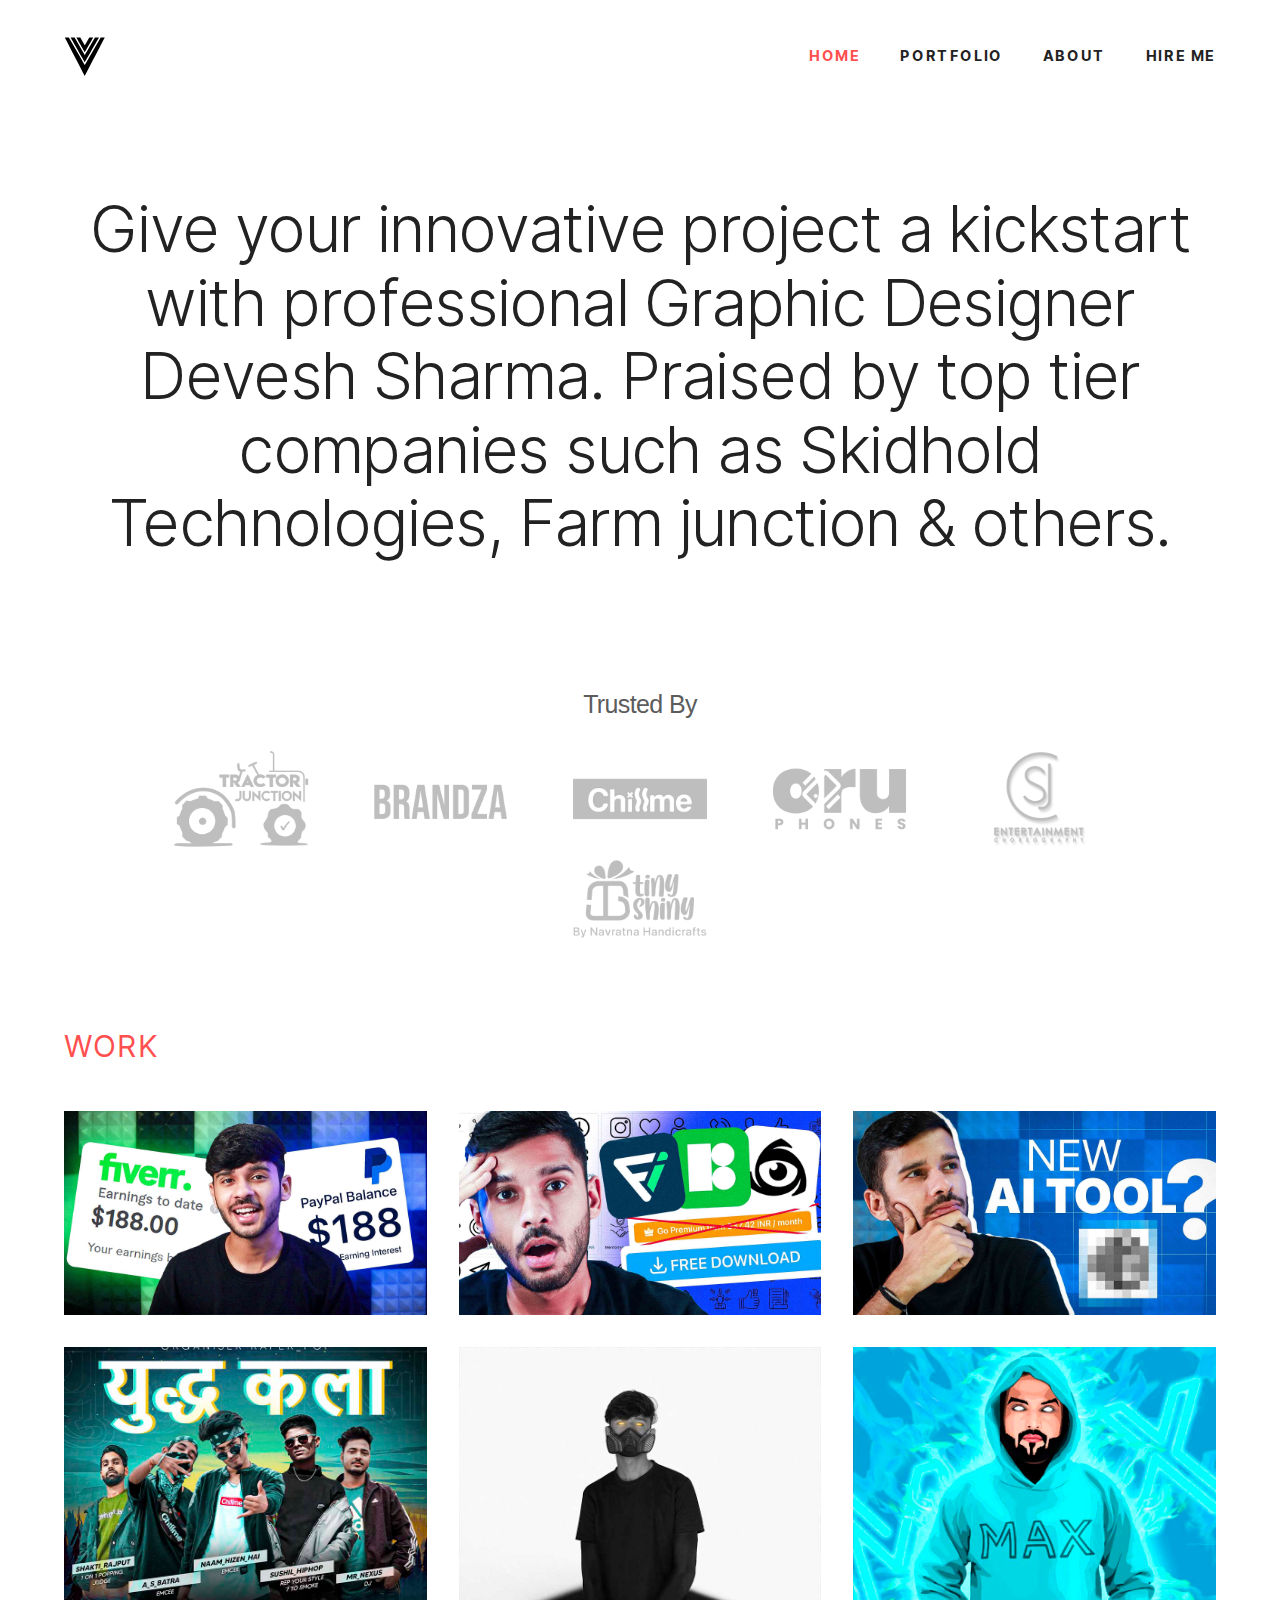
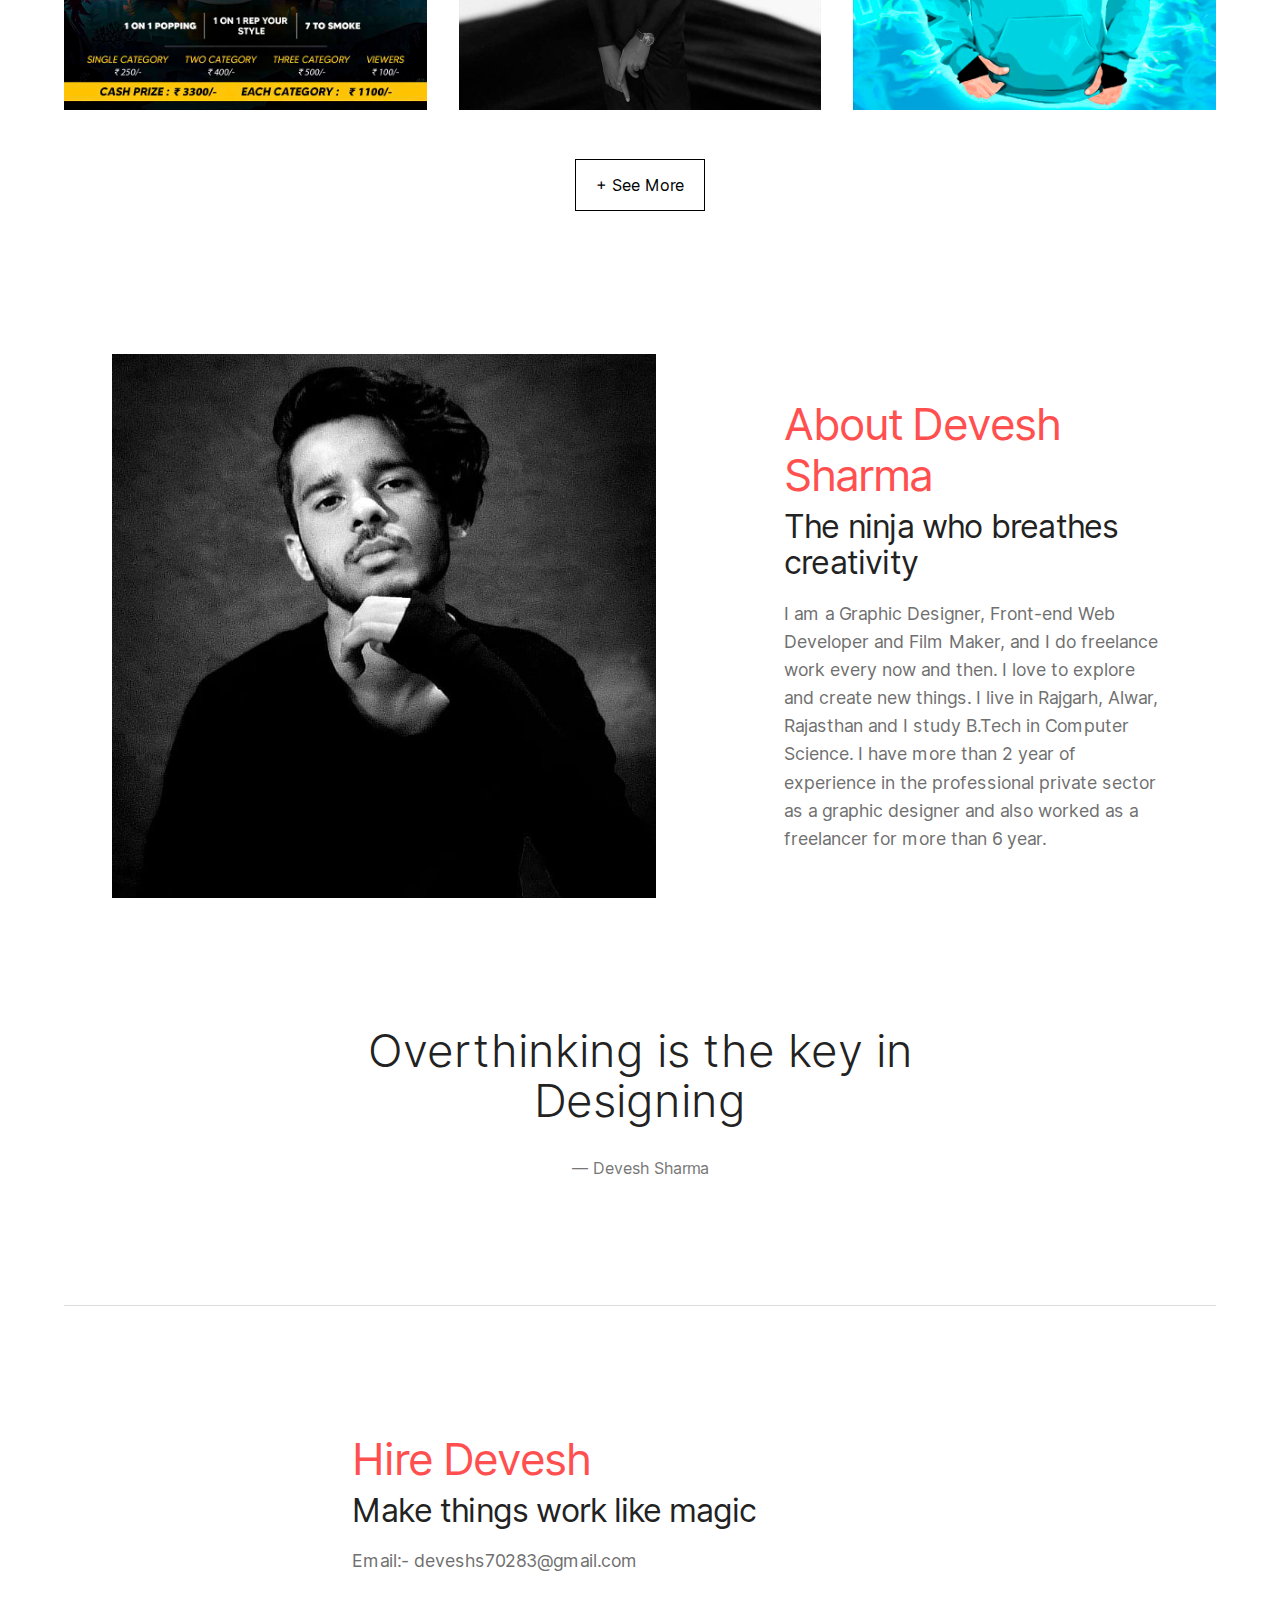
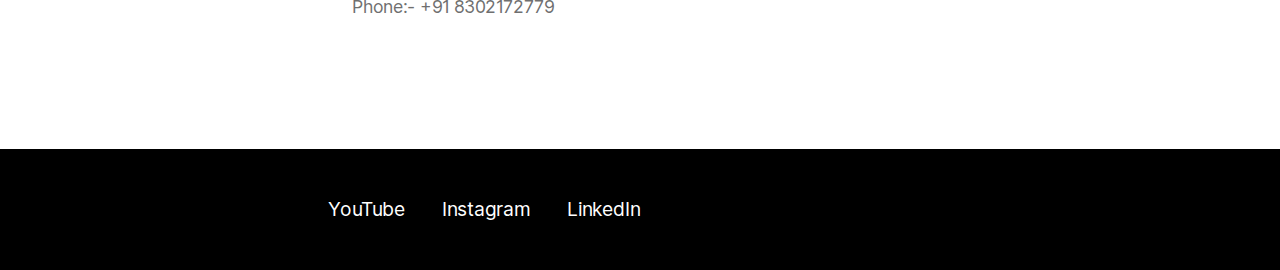
==== index.html @ d68be3d1 "Add files via upload" ====
<!DOCTYPE html>
<html lang="en">

<head>
    <meta name="google-site-verification" content="EIBLHG3Z7YKmmoTQrvaGQu-JXeVT06Z-mFg8LQd2Ov0" />
    <!-- Global site tag (gtag.js) - Google Analytics -->
    <script async src="https://www.googletagmanager.com/gtag/js?id=G-MNDK339ZZ8"></script>
        <script>
          window.dataLayer = window.dataLayer || [];
          function gtag(){dataLayer.push(arguments);}
          gtag('js', new Date());
          gtag('config', 'G-MNDK339ZZ8');
       </script>
    <link rel="stylesheet" href="styles/main.css">
    <link rel="stylesheet" href="styles/clients.css">
    <link rel="stylesheet" href="styles/custom.css">
    <link href="https://fonts.googleapis.com/css?family=Karla:400,700" rel="stylesheet">
    <link href="https://fonts.googleapis.com/css?family=Archivo:400" rel="stylesheet">
    <meta name="viewport" content="width=device-width, initial-scale=1.0">
    
    <meta name="title" content="Devesh Sharma">
    <meta name="description" content="I am a Graphic Designer, Front-end Web Developer and Film Maker, and I do freelance work every now and then. I love to explore and create new things.">
    <meta name="keywords" content="graphic designer, graphic, graphic designing, poster designing, best graphic designer, banner designer, music poster designing">
    <meta name="robots" content="index, follow">
    <meta http-equiv="Content-Type" content="text/html; charset=utf-8">
    <meta name="language" content="English">
    <meta name="author" content="Devesh Sharma">
    <link rel="apple-touch-icon" sizes="152x152" href="favicon/apple-touch-icon.png?v=M4mANjnP3j2">
    <link rel="icon" type="image/png" sizes="32x32" href="favicon/favicon-32x32.png?v=M4mANjnP3j2">
    <link rel="icon" type="image/png" sizes="16x16" href="favicon/favicon-16x16.png?v=M4mANjnP3j2">
    <link rel="manifest" href="favicon/site.webmanifest?v=M4mANjnP3j2">
    <link rel="mask-icon" href="favicon/safari-pinned-tab.svg?v=M4mANjnP3j2" color="#888888">
    <link rel="shortcut icon" href="favicon/icon.ico?v=M4mANjnP3j2">
    <meta name="msapplication-TileColor" content="#ffffff">
    <meta name="theme-color" content="#ffffff">
    <title>Devesh Sharma</title>
</head>

<body>
    <div class="wrapper">
        <!-- Main Header-->
        <header class="main-header">
            <a class="brand" href="index.html"><img alt="Gumo dummy image" src="img/logo.svg"></a>
            <!-- Main Navigation-->
            <nav class="main-nav">
                <ul class="nav-items">
                    <li class="nav-trigger">Menu</li>
                    <li><a class="nav-item active" href="index.html">Home</a></li>
                    <li><a class="nav-item" href="portfolio.html">Portfolio</a></li>
                    <li><a class="nav-item" href="about.html">About</a></li>
                    <!-- <li><a class="nav-item" href="blog.html">Blog</a></li> -->
                    <li><a class="nav-item" href="index.html#contact">Hire me</a></li>
                </ul>
            </nav>
        </header>
        <div class="content">
            <!-- Home section-->
            <section class="hero" id="home">
                <div class="container text-center">
                    <h1>Give your innovative project a kickstart with professional Graphic Designer Devesh Sharma. Praised by top tier companies such as Skidhold Technologies, Farm junction & others</a>. </h1>
                </div>
            </section>

            <!-- Clients Section -->
            <!-- Clients Section -->
            <h2 style="color:rgb(92, 92, 92);font-size: 25px;text-align: center;font-family: sans-serif;margin-bottom: 30px; margin-top: 50px;">Trusted By</h2>
            <div class="clients">
                <img src="img/work/clients/tractor-juction.png" alt="">
                <img src="img/work/clients/brandza.png" alt="">
                <img src="img/work/clients/chillme.png" alt="">
                <img src="img/work/clients/oruphones.png" alt="">
                <img src="img/work/clients/sj.png" alt="">
                <img src="img/work/clients/tiny-shiny.png" alt="">
            </div>

            <!-- Clients Section -->
            <!-- Clients Section -->

            <!-- Work section-->
            <section id="work">
                <div class="grid pb-2">
                    <div class="col-3 col-md-9 col-sm-12 d-flex v-center">
                        <h6>Work</h6>
                    </div>
                </div>

                <div class="grid masonry gallery">
                    <div class="item-sizer col-4 col-md-6 col-xs-12"></div>
                    <a class="client-work thumb lightbox item col-4 col-md-6 col-xs-12" href="img/work/thumbnail-design-1.jpg"><img alt="Gumo dummy image" src="img/work/compressed/thumbnail-design-1.jpg" data-src="http://placehold.it/800" />
                        <div class="caption">
                            <div class="tag">Thumbnail Design</div>
                            <div class="title">Devesh Sharma</div>
                        </div>
                    </a>
                    <div class="item-sizer col-4 col-md-6 col-xs-12"></div>
                    <a class="client-work thumb lightbox item col-4 col-md-6 col-xs-12" href="img/work/thumbnail-design-2.jpg"><img alt="Gumo dummy image" src="img/work/compressed/thumbnail-design-2.jpg" data-src="http://placehold.it/800" />
                        <div class="caption">
                            <div class="tag">Thumbnail Design</div>
                            <div class="title">Devesh Sharma</div>
                        </div>
                    </a>
                    <div class="item-sizer col-4 col-md-6 col-xs-12"></div>
                    <a class="client-work thumb lightbox item col-4 col-md-6 col-xs-12" href="img/work/thumbnail-design-3.jpg"><img alt="Gumo dummy image" src="img/work/compressed/thumbnail-design-3.jpg" data-src="http://placehold.it/800" />
                        <div class="caption">
                            <div class="tag">Thumbnail Design</div>
                            <div class="title">Devesh Sharma</div>
                        </div>
                    </a>
                    <div class="item-sizer col-4 col-md-6 col-xs-12"></div>
                    <a class="client-work thumb lightbox item col-4 col-md-6 col-xs-12" href="img/work/yudh-kla.jpg"><img alt="Gumo dummy image" src="img/work/compressed/yudh-kla.jpg" data-src="http://placehold.it/800" />
                        <div class="caption">
                            <div class="tag">Event</div>
                            <div class="title">Yudh Kla</div>
                        </div>
                    </a>
                    <a class="personal thumb lightbox item col-4 col-md-6 col-xs-12" href="img/work/devesh-teesriduniya.jpg"><img alt="Gumo dummy image" src="img/work/compressed/devesh-teesriduniya.jpg" data-src="http://placehold.it/800" />
                        <div class="caption">
                            <div class="tag">Devesh</div>
                            <div class="title">Safar Teesri Duniya Ka</div>
                        </div>
                    </a>
                    <a class="client-work thumb lightbox item col-4 col-md-6 col-xs-12" href="img/work/max-blue-vector.jpg"><img alt="Gumo dummy image" src="img/work/compressed/max-blue-vector.jpg" data-src="http://placehold.it/800" />
                        <div class="caption">
                            <div class="tag">Vector Art</div>
                            <div class="title">Max</div>
                        </div>
                    </a>
                    
                </div>
                <div class="seemore">
                    <a href="portfolio.html">+ See More</a>
                </div>
            </section>
            <!-- About section-->
            <section class="pb-0" id="about">
                <div class="container">
                    <div class="grid h-center v-center">
                        <div class="col-6 col-sm-12"><img alt="Devesh Sharma Graphic" src="img/profile.jpg"></div>
                        <div class="col-5 col-sm-12 offset-1">
                            <h2>About Devesh Sharma</h2>
                            <h3>The ninja who breathes creativity</h3>
                            <p>I am a Graphic Designer, Front-end Web Developer and Film Maker, and I do freelance work every now and then. I love to explore and create new things. I live in Rajgarh, Alwar, Rajasthan and I study B.Tech in Computer Science. I have more than 2 year of experience in the professional private sector as a graphic designer and also worked as a freelancer for more than 6 year. 
                                <!-- I had completed my Internship as a Graphic Designer at <a href="https://www.tractorjunction.com">TRACTOR JUNCTION</a>, <a href="https://www.chillme.in">CHILLME</a>, <a href="https://www.brandza.in">BRANDZA</a></p> -->
                        </div>
                    </div>
                </div>
            </section>
            <section class="pv-8">
                <div class="container">
                    <div class="grid h-center">
                        <blockquote class="text-center col-6 col-md-10">
                            <div class="text">Overthinking is the key in Designing</div>
                            <div class="author color-dark">Devesh Sharma</div>
                        </blockquote>
                    </div>
                </div>
            </section>
            <!-- Contact section-->
            <section class="border-top pv-8" id="contact">
                <div class="container">
                    <div class="grid v-center h-center">
                        <div class="col-6 col-md-10 col-sm-12">
                            <h2>Hire Devesh</h2>
                            <h3>Make things work like magic</h3>
                            <p>Email:- deveshs70283@gmail.com</p>
                            <p>Phone:- +91 8302172779</p>
                            <!-- <form class="pt-4" action="contactForm.php" method="POST" >
                  <div class="grid">
                    <div class="col-6 col-sm-12">
                      <label>Name</label>
                      <input type="text" name="name" placeholder="John, maybe?">
                    </div>
                    <div class="col-6 col-sm-12">
                      <label>Email</label>
                      <input type="email" name="email" placeholder="maybe.john@example.com">
                    </div>
                  </div>
                  <div class="grid">
                    <div class="col-12">
                      <label>Message</label>
                      <textarea name="message" placeholder="Hey Devesh! I am John, maybe ... "></textarea>
                      <button class="btn" name="submit" type="submit">Send</button>
                    </div>
                  </div>
                </form> -->
                        </div>
                    </div>
                </div>
            </section>
        </div>
        <footer class="pv-3">
            <div class="grid v-center">
                <div class="col-6 text-right">
                    <ul class="secondary-nav">
                        <li><a href="https://www.youtube.com/channel/UC7dKJvQ1e5LN7i3cOxpkS3Q">YouTube</a></li>
                        <li><a href="https://www.instagram.com/deveshs70283/">Instagram</a></li>
                        <li><a href="https://www.linkedin.com/in/devesh-sharma-695b10190/">LinkedIn</a></li>
                    </ul>
                </div>
            </div>
        </footer>
    </div>
    <!-- Scripts-->
    <script src="scripts/isotope.pkgd.min.js"></script>
    <script src="scripts/imagesloaded.pkgd.min.js"></script>
    <script src="scripts/gumo-lightbox.js"></script>
    <script src="scripts/main.js"></script>
</body>

</html>
---- styles/main.css ----
@charset UTF-8;@font-face{font-family:Inter;font-style:normal;font-weight:100;src:url(../../fonts/Inter-Thin-BETA.woff2) format("woff2"),url(../../fonts/Inter-Thin-BETA.woff) format("woff")}@font-face{font-family:Inter;font-style:italic;font-weight:100;src:url(../../fonts/Inter-ThinItalic-BETA.woff2) format("woff2"),url(../../fonts/Inter-ThinItalic-BETA.woff) format("woff")}@font-face{font-family:Inter;font-style:normal;font-weight:200;src:url(../../fonts/Inter-ExtraLight-BETA.woff2) format("woff2"),url(../../fonts/Inter-ExtraLight-BETA.woff) format("woff")}@font-face{font-family:Inter;font-style:italic;font-weight:200;src:url(../../fonts/Inter-ExtraLightItalic-BETA.woff2) format("woff2"),url(../../fonts/Inter-ExtraLightItalic-BETA.woff) format("woff")}@font-face{font-family:Inter;font-style:normal;font-weight:300;src:url(../../fonts/Inter-Light-BETA.woff2) format("woff2"),url(../../fonts/Inter-Light-BETA.woff) format("woff")}@font-face{font-family:Inter;font-style:italic;font-weight:300;src:url(../../fonts/Inter-LightItalic-BETA.woff2) format("woff2"),url(../../fonts/Inter-LightItalic-BETA.woff) format("woff")}@font-face{font-family:Inter;font-style:normal;font-weight:400;src:url(../../fonts/Inter-Regular.woff2) format("woff2"),url(../../fonts/Inter-Regular.woff) format("woff")}@font-face{font-family:Inter;font-style:italic;font-weight:400;src:url(../../fonts/Inter-Italic.woff2) format("woff2"),url(../../fonts/Inter-Italic.woff) format("woff")}@font-face{font-family:Inter;font-style:normal;font-weight:500;src:url(../../fonts/Inter-Medium.woff2) format("woff2"),url(../../fonts/Inter-Medium.woff) format("woff")}@font-face{font-family:Inter;font-style:italic;font-weight:500;src:url(../../fonts/Inter-MediumItalic.woff2) format("woff2"),url(../../fonts/Inter-MediumItalic.woff) format("woff")}@font-face{font-family:Inter;font-style:normal;font-weight:600;src:url(../../fonts/Inter-SemiBold.woff2) format("woff2"),url(../../fonts/Inter-SemiBold.woff) format("woff")}@font-face{font-family:Inter;font-style:italic;font-weight:600;src:url(../../fonts/Inter-SemiBoldItalic.woff2) format("woff2"),url(../../fonts/Inter-SemiBoldItalic.woff) format("woff")}@font-face{font-family:Inter;font-style:normal;font-weight:700;src:url(../../fonts/Inter-Bold.woff2) format("woff2"),url(../../fonts/Inter-Bold.woff) format("woff")}@font-face{font-family:Inter;font-style:italic;font-weight:700;src:url(../../fonts/Inter-BoldItalic.woff2) format("woff2"),url(../../fonts/Inter-BoldItalic.woff) format("woff")}@font-face{font-family:Inter;font-style:normal;font-weight:800;src:url(../../fonts/Inter-ExtraBold.woff2) format("woff2"),url(../../fonts/Inter-ExtraBold.woff) format("woff")}@font-face{font-family:Inter;font-style:italic;font-weight:800;src:url(../../fonts/Inter-ExtraBoldItalic.woff2) format("woff2"),url(../../fonts/Inter-ExtraBoldItalic.woff) format("woff")}@font-face{font-family:Inter;font-style:normal;font-weight:900;src:url(../../fonts/Inter-Black.woff2) format("woff2"),url(../../fonts/Inter-Black.woff) format("woff")}@font-face{font-family:Inter;font-style:italic;font-weight:900;src:url(../../fonts/Inter-BlackItalic.woff2) format("woff2"),url(../../fonts/Inter-BlackItalic.woff) format("woff")}@font-face{font-family:'Inter var';font-weight:100 900;font-style:normal;font-named-instance:Regular;src:url(../../fonts/Inter-upright.var.woff2) format("woff2")}@font-face{font-family:'Inter var';font-weight:100 900;font-style:italic;font-named-instance:Italic;src:url(../../fonts/Inter-italic.var.woff2) format("woff2")}@font-face{font-family:'Inter var experimental';font-weight:100 900;font-style:oblique 0deg 10deg;src:url(../../fonts/Inter.var.woff2) format("woff2")}/*! normalize.css v8.0.1 | MIT License | github.com/necolas/normalize.css */
html{line-height:1.15;-webkit-text-size-adjust:100%}body{margin:0}main{display:block}h1{font-size:2em;margin:.67em 0}hr{box-sizing:content-box;height:0;overflow:visible}pre{font-family:monospace,monospace;font-size:1em}a{background-color:transparent}abbr[title]{border-bottom:none;text-decoration:underline;text-decoration:underline dotted}b,strong{font-weight:bolder}code,kbd,samp{font-family:monospace,monospace;font-size:1em}small{font-size:80%}sub,sup{font-size:75%;line-height:0;position:relative;vertical-align:baseline}sub{bottom:-.25em}sup{top:-.5em}img{border-style:none}button,input,optgroup,select,textarea{font-family:inherit;font-size:100%;line-height:1.15;margin:0}button,input{overflow:visible}button,select{text-transform:none}button,[type=button],[type=reset],[type=submit]{-webkit-appearance:button}button::-moz-focus-inner,[type=button]::-moz-focus-inner,[type=reset]::-moz-focus-inner,[type=submit]::-moz-focus-inner{border-style:none;padding:0}button:-moz-focusring,[type=button]:-moz-focusring,[type=reset]:-moz-focusring,[type=submit]:-moz-focusring{outline:1px dotted ButtonText}fieldset{padding:.35em .75em .625em}legend{box-sizing:border-box;color:inherit;display:table;max-width:100%;padding:0;white-space:normal}progress{vertical-align:baseline}textarea{overflow:auto}[type=checkbox],[type=radio]{box-sizing:border-box;padding:0}[type=number]::-webkit-inner-spin-button,[type=number]::-webkit-outer-spin-button{height:auto}[type=search]{-webkit-appearance:textfield;outline-offset:-2px}[type=search]::-webkit-search-decoration{-webkit-appearance:none}::-webkit-file-upload-button{-webkit-appearance:button;font:inherit}details{display:block}summary{display:list-item}template{display:none}[hidden]{display:none}html{font-size:16px;color:#222}body{font-weight:400;font-family:Inter}p,.list li{font-size:1.1rem;line-height:1.6;font-weight:400;color:#6f6f6f}@media screen and (max-width:640px){p,.list li{font-size:1rem}}a{transition:all .2s}h1,h2,h3,a.thumb .caption .title,h4,a.thumb .caption .tag,h5,h6{font-family:Inter;margin:.5rem 0}h1+h1,h1+h2,h1+h3,a.thumb .caption h1+.title,h1+h4,a.thumb .caption h1+.tag,h1+h5,h1+h6,h2+h1,h2+h2,h2+h3,a.thumb .caption h2+.title,h2+h4,a.thumb .caption h2+.tag,h2+h5,h2+h6,h3+h1,a.thumb .caption .title+h1,h3+h2,a.thumb .caption .title+h2,h3+h3,a.thumb .caption .title+h3,a.thumb .caption h3+.title,a.thumb .caption .title+.title,h3+h4,a.thumb .caption .title+h4,a.thumb .caption h3+.tag,a.thumb .caption .title+.tag,h3+h5,a.thumb .caption .title+h5,h3+h6,a.thumb .caption .title+h6,h4+h1,a.thumb .caption .tag+h1,h4+h2,a.thumb .caption .tag+h2,h4+h3,a.thumb .caption .tag+h3,a.thumb .caption h4+.title,a.thumb .caption .tag+.title,h4+h4,a.thumb .caption .tag+h4,a.thumb .caption h4+.tag,a.thumb .caption .tag+.tag,h4+h5,a.thumb .caption .tag+h5,h4+h6,a.thumb .caption .tag+h6,h5+h1,h5+h2,h5+h3,a.thumb .caption h5+.title,h5+h4,a.thumb .caption h5+.tag,h5+h5,h5+h6,h6+h1,h6+h2,h6+h3,a.thumb .caption h6+.title,h6+h4,a.thumb .caption h6+.tag,h6+h5,h6+h6{margin-top:0;padding-top:0;padding-bottom:1rem}h1 a,h2 a,h3 a,a.thumb .caption .title a,h4 a,a.thumb .caption .tag a,h5 a,h6 a,p a,.list li a,.btn a{text-decoration:none;color:#FF4F4F;border-bottom:1px solid #FF4F4F}h1 a:hover,h2 a:hover,h3 a:hover,a.thumb .caption .title a:hover,h4 a:hover,a.thumb .caption .tag a:hover,h5 a:hover,h6 a:hover,p a:hover,.list li a:hover,.btn a:hover{opacity:.5}@media screen and (min-width:640px){h1:first-child,h2:first-child,h3:first-child,a.thumb .caption .title:first-child,h4:first-child,a.thumb .caption .tag:first-child,h5:first-child,h6:first-child,p:first-child,.list li:first-child,.btn:first-child{margin-top:0}h1:last-child,h2:last-child,h3:last-child,a.thumb .caption .title:last-child,h4:last-child,a.thumb .caption .tag:last-child,h5:last-child,h6:last-child,p:last-child,.list li:last-child,.btn:last-child{margin-bottom:0}}h1{letter-spacing:-.1rem;font-size:4rem;font-weight:300}@media screen and (max-width:1024px){h1{font-size:3rem}}@media screen and (max-width:640px){h1{font-size:2rem;letter-spacing:0}}@media screen and (max-width:400px){h1{font-size:1.8rem}}h2{font-size:2.75rem;font-family:Inter;color:#FF4F4F;letter-spacing:-.025em;font-weight:400}@media screen and (max-width:1024px){h2{font-size:2.25rem}}@media screen and (max-width:640px){h2{font-size:1.75rem}}@media screen and (max-width:400px){h2{font-size:1.45rem}}h3,a.thumb .caption .title{font-size:2rem;font-weight:normal;font-family:Inter;letter-spacing:-.05rem;padding-bottom:0!important}@media screen and (max-width:1024px){h3,a.thumb .caption .title{font-size:1.85rem}}@media screen and (max-width:640px){h3,a.thumb .caption .title{font-size:1.35rem;letter-spacing:0}}h4,a.thumb .caption .tag{font-size:1.35rem;text-transform:uppercase;letter-spacing:.1rem;font-weight:bold;color:#FF4F4F}@media screen and (max-width:640px){h4,a.thumb .caption .tag{display:none;letter-spacing:.05rem;font-size:1.5rem}}h5{font-size:1.35rem;font-weight:normal;margin-top:2rem}@media screen and (max-width:640px){h5{letter-spacing:.05rem;font-size:1.25rem}}h6{font-size:1rem;text-transform:uppercase;letter-spacing:.1rem;font-weight:normal;color:#FF4F4F}@media screen and (min-width:640px){.w-0{width:0!important}.h-0{height:0!important}.pv-0{padding-top:0rem!important;padding-bottom:0rem!important}.ph-0{padding-left:0rem!important;padding-right:0rem!important}.pt-0{padding-top:0rem!important}.pb-0{padding-bottom:0rem!important}.p-0{padding:0rem!important}.mv-0{margin-top:0rem!important;margin-bottom:0rem!important}.mh-0{margin-left:0rem!important;margin-right:0rem!important}.mt-0{margin-top:0rem!important}.mb-0{margin-bottom:0rem!important}.m-0{margin:0rem!important}.font-size-0{font-size:0rem!important}.opacity-0{opacity:0!important}.w-1{width:10%!important}.h-1{height:10%!important}.pv-1{padding-top:1rem!important;padding-bottom:1rem!important}.ph-1{padding-left:1rem!important;padding-right:1rem!important}.pt-1{padding-top:1rem!important}.pb-1{padding-bottom:1rem!important}.p-1{padding:1rem!important}.mv-1{margin-top:1rem!important;margin-bottom:1rem!important}.mh-1{margin-left:1rem!important;margin-right:1rem!important}.mt-1{margin-top:1rem!important}.mb-1{margin-bottom:1rem!important}.m-1{margin:1rem!important}.font-size-1{font-size:1rem!important}.opacity-1{opacity:.1!important}.w-2{width:20%!important}.h-2{height:20%!important}.pv-2{padding-top:2rem!important;padding-bottom:2rem!important}.ph-2{padding-left:2rem!important;padding-right:2rem!important}.pt-2{padding-top:2rem!important}.pb-2{padding-bottom:2rem!important}.p-2{padding:2rem!important}.mv-2{margin-top:2rem!important;margin-bottom:2rem!important}.mh-2{margin-left:2rem!important;margin-right:2rem!important}.mt-2{margin-top:2rem!important}.mb-2{margin-bottom:2rem!important}.m-2{margin:2rem!important}.font-size-2{font-size:2rem!important}.opacity-2{opacity:.2!important}.w-3{width:30%!important}.h-3{height:30%!important}.pv-3{padding-top:3rem!important;padding-bottom:3rem!important}.ph-3{padding-left:3rem!important;padding-right:3rem!important}.pt-3{padding-top:3rem!important}.pb-3{padding-bottom:3rem!important}.p-3{padding:3rem!important}.mv-3{margin-top:3rem!important;margin-bottom:3rem!important}.mh-3{margin-left:3rem!important;margin-right:3rem!important}.mt-3{margin-top:3rem!important}.mb-3{margin-bottom:3rem!important}.m-3{margin:3rem!important}.font-size-3{font-size:3rem!important}.opacity-3{opacity:.3!important}.w-4{width:40%!important}.h-4{height:40%!important}.pv-4{padding-top:4rem!important;padding-bottom:4rem!important}.ph-4{padding-left:4rem!important;padding-right:4rem!important}.pt-4{padding-top:4rem!important}.pb-4{padding-bottom:4rem!important}.p-4{padding:4rem!important}.mv-4{margin-top:4rem!important;margin-bottom:4rem!important}.mh-4{margin-left:4rem!important;margin-right:4rem!important}.mt-4{margin-top:4rem!important}.mb-4{margin-bottom:4rem!important}.m-4{margin:4rem!important}.font-size-4{font-size:4rem!important}.opacity-4{opacity:.4!important}.w-5{width:50%!important}.h-5{height:50%!important}.pv-5{padding-top:5rem!important;padding-bottom:5rem!important}.ph-5{padding-left:5rem!important;padding-right:5rem!important}.pt-5{padding-top:5rem!important}.pb-5{padding-bottom:5rem!important}.p-5{padding:5rem!important}.mv-5{margin-top:5rem!important;margin-bottom:5rem!important}.mh-5{margin-left:5rem!important;margin-right:5rem!important}.mt-5{margin-top:5rem!important}.mb-5{margin-bottom:5rem!important}.m-5{margin:5rem!important}.font-size-5{font-size:5rem!important}.opacity-5{opacity:.5!important}.w-6{width:60%!important}.h-6{height:60%!important}.pv-6{padding-top:6rem!important;padding-bottom:6rem!important}.ph-6{padding-left:6rem!important;padding-right:6rem!important}.pt-6{padding-top:6rem!important}.pb-6{padding-bottom:6rem!important}.p-6{padding:6rem!important}.mv-6{margin-top:6rem!important;margin-bottom:6rem!important}.mh-6{margin-left:6rem!important;margin-right:6rem!important}.mt-6{margin-top:6rem!important}.mb-6{margin-bottom:6rem!important}.m-6{margin:6rem!important}.font-size-6{font-size:6rem!important}.opacity-6{opacity:.6!important}.w-7{width:70%!important}.h-7{height:70%!important}.pv-7{padding-top:7rem!important;padding-bottom:7rem!important}.ph-7{padding-left:7rem!important;padding-right:7rem!important}.pt-7{padding-top:7rem!important}.pb-7{padding-bottom:7rem!important}.p-7{padding:7rem!important}.mv-7{margin-top:7rem!important;margin-bottom:7rem!important}.mh-7{margin-left:7rem!important;margin-right:7rem!important}.mt-7{margin-top:7rem!important}.mb-7{margin-bottom:7rem!important}.m-7{margin:7rem!important}.font-size-7{font-size:7rem!important}.opacity-7{opacity:.7!important}.w-8{width:80%!important}.h-8{height:80%!important}.pv-8{padding-top:8rem!important;padding-bottom:8rem!important}.ph-8{padding-left:8rem!important;padding-right:8rem!important}.pt-8{padding-top:8rem!important}.pb-8{padding-bottom:8rem!important}.p-8{padding:8rem!important}.mv-8{margin-top:8rem!important;margin-bottom:8rem!important}.mh-8{margin-left:8rem!important;margin-right:8rem!important}.mt-8{margin-top:8rem!important}.mb-8{margin-bottom:8rem!important}.m-8{margin:8rem!important}.font-size-8{font-size:8rem!important}.opacity-8{opacity:.8!important}.w-9{width:90%!important}.h-9{height:90%!important}.pv-9{padding-top:9rem!important;padding-bottom:9rem!important}.ph-9{padding-left:9rem!important;padding-right:9rem!important}.pt-9{padding-top:9rem!important}.pb-9{padding-bottom:9rem!important}.p-9{padding:9rem!important}.mv-9{margin-top:9rem!important;margin-bottom:9rem!important}.mh-9{margin-left:9rem!important;margin-right:9rem!important}.mt-9{margin-top:9rem!important}.mb-9{margin-bottom:9rem!important}.m-9{margin:9rem!important}.font-size-9{font-size:9rem!important}.opacity-9{opacity:.9!important}.w-10{width:100%!important}.h-10{height:100%!important}.pv-10{padding-top:10rem!important;padding-bottom:10rem!important}.ph-10{padding-left:10rem!important;padding-right:10rem!important}.pt-10{padding-top:10rem!important}.pb-10{padding-bottom:10rem!important}.p-10{padding:10rem!important}.mv-10{margin-top:10rem!important;margin-bottom:10rem!important}.mh-10{margin-left:10rem!important;margin-right:10rem!important}.mt-10{margin-top:10rem!important}.mb-10{margin-bottom:10rem!important}.m-10{margin:10rem!important}.font-size-10{font-size:10rem!important}.opacity-10{opacity:1!important}}.w-0{width:0!important}.h-0{height:0!important}.pv-0{padding-top:0!important;padding-bottom:0!important}.ph-0{padding-left:0!important;padding-right:0!important}.pt-0{padding-top:0!important}.pb-0{padding-bottom:0!important}.p-0{padding:0!important}.mv-0{margin-top:0!important;margin-bottom:0!important}.mh-0{margin-left:0!important;margin-right:0!important}.mt-0{margin-top:0!important}.mb-0{margin-bottom:0!important}.m-0{margin:0!important}.behind{z-index:-1;position:relative}.h-full{height:100vh}.w-full{width:100vw}.text-center{text-align:center}.text-left{text-align:left}.text-right{text-align:right}.d-flex{display:flex}.v-center{align-items:center}.v-bottom{align-items:flex-end}.v-top{align-items:flex-start}.h-center{justify-content:center}.h-right{justify-content:flex-end}.h-left{justify-content:flex-start}.weight-lighter{font-weight:100}.weight-light{font-weight:300}.bold{font-weight:600}.border-top{border-top:1px solid #ddd}.border-bottom{border-bottom:1px solid #ddd}.bg-light{background-color:#ddd}.bg-black{background-color:white}.bg-black header.main-header{background-color:white}.bg-black header.main-header a img{filter:invert(1) grayscale(1)}.bg-black ul li a:not(.active){color:black!important}.bg-black ul li a.active{color:#FF4F4F!important}.bg-black *{border-color:rgba(255,255,255,.15)}.bg-black.nav-open{background:#000}.bg-black p,.bg-black .list li,.list .bg-black li{color:rgba(255,255,255,.6)}.bg-grey{background-color:#ccc}.bg-accent{background-color:#FF4F4F}.color-light{color:#ddd}.color-black{color:#222}.color-dark{color:#777}.color-grey{color:#ccc}.color-accent{color:#FF4F4F}.container{max-width:1400px;margin:0 auto}.content{padding:0 4rem}.content img{max-width:100%;vertical-align:top}@media screen and (max-width:1024px){.content{padding:0 2rem}.content img{margin-bottom:1rem}}div[class^=grid-],.grid{display:flex;flex-flow:row wrap;justify-content:baseline}div[class^=grid-].masonry,.grid.masonry{margin-right:-2rem}div[class^=grid-].masonry .thumb,.grid.masonry .thumb{transition:none}div[class^=grid-] img,.grid img{max-width:100%}div[class^=grid-] div[class^=col-],.grid div[class^=col-]{box-sizing:border-box;padding-right:2rem}div[class^=grid-] div[class^=col-]:last-child,.grid div[class^=col-]:last-child{padding-right:0}@media screen and (max-width:640px){div[class^=grid-]:not(.masonry),.grid:not(.masonry){margin-right:0}div[class^=grid-] div[class^=col-],.grid div[class^=col-]{padding-right:0}}div[class^=grid-].no-space,.grid.no-space{margin-right:0}div[class^=grid-].no-space div[class^=col-],.grid.no-space div[class^=col-]{padding-right:0}div[class^=grid-] .col-1,.grid .col-1{width:8.33333%}div[class^=grid-] .offset-1,.grid .offset-1{padding-left:8.33333%}@media screen and (max-width:1024px){div[class^=grid-] .offset-1,.grid .offset-1{padding-left:0}}div[class^=grid-] .col-2,.grid .col-2{width:16.66667%}div[class^=grid-] .offset-2,.grid .offset-2{padding-left:16.66667%}@media screen and (max-width:1024px){div[class^=grid-] .offset-2,.grid .offset-2{padding-left:0}}.col-3 h6{font-size:30px}div[class^=grid-] .col-3,.grid .col-3{width:25%}div[class^=grid-] .offset-3,.grid .offset-3{padding-left:25%}@media screen and (max-width:1024px){div[class^=grid-] .offset-3,.grid .offset-3{padding-left:0}}div[class^=grid-] .col-4,.grid .col-4{width:33.33333%}div[class^=grid-] .offset-4,.grid .offset-4{padding-left:33.33333%}@media screen and (max-width:1024px){div[class^=grid-] .offset-4,.grid .offset-4{padding-left:0}}div[class^=grid-] .col-5,.grid .col-5{width:41.66667%}div[class^=grid-] .offset-5,.grid .offset-5{padding-left:41.66667%}@media screen and (max-width:1024px){div[class^=grid-] .offset-5,.grid .offset-5{padding-left:0}}div[class^=grid-] .col-6,.grid .col-6{width:50%}div[class^=grid-] .offset-6,.grid .offset-6{padding-left:50%}@media screen and (max-width:1024px){div[class^=grid-] .offset-6,.grid .offset-6{padding-left:0}}div[class^=grid-] .col-7,.grid .col-7{width:58.33333%}div[class^=grid-] .offset-7,.grid .offset-7{padding-left:58.33333%}@media screen and (max-width:1024px){div[class^=grid-] .offset-7,.grid .offset-7{padding-left:0}}div[class^=grid-] .col-8,.grid .col-8{width:66.66667%}div[class^=grid-] .offset-8,.grid .offset-8{padding-left:66.66667%}@media screen and (max-width:1024px){div[class^=grid-] .offset-8,.grid .offset-8{padding-left:0}}div[class^=grid-] .col-9,.grid .col-9{width:75%}div[class^=grid-] .offset-9,.grid .offset-9{padding-left:75%}@media screen and (max-width:1024px){div[class^=grid-] .offset-9,.grid .offset-9{padding-left:0}}div[class^=grid-] .col-10,.grid .col-10{width:83.33333%}div[class^=grid-] .offset-10,.grid .offset-10{padding-left:83.33333%}@media screen and (max-width:1024px){div[class^=grid-] .offset-10,.grid .offset-10{padding-left:0}}div[class^=grid-] .col-11,.grid .col-11{width:91.66667%}div[class^=grid-] .offset-11,.grid .offset-11{padding-left:91.66667%}@media screen and (max-width:1024px){div[class^=grid-] .offset-11,.grid .offset-11{padding-left:0}}div[class^=grid-] .col-12,.grid .col-12{width:100%}div[class^=grid-] .offset-12,.grid .offset-12{padding-left:100%}@media screen and (max-width:1024px){div[class^=grid-] .offset-12,.grid .offset-12{padding-left:0}}@media screen and (max-width:1300px){div[class^=grid-] .col-lg-1,.grid .col-lg-1{width:8.33333%}div[class^=grid-] .offset-lg-1,.grid .offset-lg-1{padding-left:8.33333%}div[class^=grid-] .col-lg-2,.grid .col-lg-2{width:16.66667%}div[class^=grid-] .offset-lg-2,.grid .offset-lg-2{padding-left:16.66667%}div[class^=grid-] .col-lg-3,.grid .col-lg-3{width:25%}div[class^=grid-] .offset-lg-3,.grid .offset-lg-3{padding-left:25%}div[class^=grid-] .col-lg-4,.grid .col-lg-4{width:33.33333%}div[class^=grid-] .offset-lg-4,.grid .offset-lg-4{padding-left:33.33333%}div[class^=grid-] .col-lg-5,.grid .col-lg-5{width:41.66667%}div[class^=grid-] .offset-lg-5,.grid .offset-lg-5{padding-left:41.66667%}div[class^=grid-] .col-lg-6,.grid .col-lg-6{width:50%}div[class^=grid-] .offset-lg-6,.grid .offset-lg-6{padding-left:50%}div[class^=grid-] .col-lg-7,.grid .col-lg-7{width:58.33333%}div[class^=grid-] .offset-lg-7,.grid .offset-lg-7{padding-left:58.33333%}div[class^=grid-] .col-lg-8,.grid .col-lg-8{width:66.66667%}div[class^=grid-] .offset-lg-8,.grid .offset-lg-8{padding-left:66.66667%}div[class^=grid-] .col-lg-9,.grid .col-lg-9{width:75%}div[class^=grid-] .offset-lg-9,.grid .offset-lg-9{padding-left:75%}div[class^=grid-] .col-lg-10,.grid .col-lg-10{width:83.33333%}div[class^=grid-] .offset-lg-10,.grid .offset-lg-10{padding-left:83.33333%}div[class^=grid-] .col-lg-11,.grid .col-lg-11{width:91.66667%}div[class^=grid-] .offset-lg-11,.grid .offset-lg-11{padding-left:91.66667%}div[class^=grid-] .col-lg-12,.grid .col-lg-12{width:100%}div[class^=grid-] .offset-lg-12,.grid .offset-lg-12{padding-left:100%}}@media screen and (max-width:1024px){div[class^=grid-] .col-md-1,.grid .col-md-1{width:8.33333%}div[class^=grid-] .offset-md-1,.grid .offset-md-1{padding-left:8.33333%}div[class^=grid-] .col-md-2,.grid .col-md-2{width:16.66667%}div[class^=grid-] .offset-md-2,.grid .offset-md-2{padding-left:16.66667%}div[class^=grid-] .col-md-3,.grid .col-md-3{width:25%}div[class^=grid-] .offset-md-3,.grid .offset-md-3{padding-left:25%}div[class^=grid-] .col-md-4,.grid .col-md-4{width:33.33333%}div[class^=grid-] .offset-md-4,.grid .offset-md-4{padding-left:33.33333%}div[class^=grid-] .col-md-5,.grid .col-md-5{width:41.66667%}div[class^=grid-] .offset-md-5,.grid .offset-md-5{padding-left:41.66667%}div[class^=grid-] .col-md-6,.grid .col-md-6{width:50%}div[class^=grid-] .offset-md-6,.grid .offset-md-6{padding-left:50%}div[class^=grid-] .col-md-7,.grid .col-md-7{width:58.33333%}div[class^=grid-] .offset-md-7,.grid .offset-md-7{padding-left:58.33333%}div[class^=grid-] .col-md-8,.grid .col-md-8{width:66.66667%}div[class^=grid-] .offset-md-8,.grid .offset-md-8{padding-left:66.66667%}div[class^=grid-] .col-md-9,.grid .col-md-9{width:75%}div[class^=grid-] .offset-md-9,.grid .offset-md-9{padding-left:75%}div[class^=grid-] .col-md-10,.grid .col-md-10{width:83.33333%}div[class^=grid-] .offset-md-10,.grid .offset-md-10{padding-left:83.33333%}div[class^=grid-] .col-md-11,.grid .col-md-11{width:91.66667%}div[class^=grid-] .offset-md-11,.grid .offset-md-11{padding-left:91.66667%}div[class^=grid-] .col-md-12,.grid .col-md-12{width:100%}div[class^=grid-] .offset-md-12,.grid .offset-md-12{padding-left:100%}}@media screen and (max-width:640px){div[class^=grid-] .col-sm-1,.grid .col-sm-1{width:8.33333%}div[class^=grid-] .col-sm-2,.grid .col-sm-2{width:16.66667%}div[class^=grid-] .col-sm-3,.grid .col-sm-3{width:25%}div[class^=grid-] .col-sm-4,.grid .col-sm-4{width:33.33333%}div[class^=grid-] .col-sm-5,.grid .col-sm-5{width:41.66667%}div[class^=grid-] .col-sm-6,.grid .col-sm-6{width:50%}div[class^=grid-] .col-sm-7,.grid .col-sm-7{width:58.33333%}div[class^=grid-] .col-sm-8,.grid .col-sm-8{width:66.66667%}div[class^=grid-] .col-sm-9,.grid .col-sm-9{width:75%}div[class^=grid-] .col-sm-10,.grid .col-sm-10{width:83.33333%}div[class^=grid-] .col-sm-11,.grid .col-sm-11{width:91.66667%}div[class^=grid-] .col-sm-12,.grid .col-sm-12{width:100%}}@media screen and (max-width:400px){div[class^=grid-] .col-xs-1,.grid .col-xs-1{width:8.33333%}div[class^=grid-] .col-xs-2,.grid .col-xs-2{width:16.66667%}div[class^=grid-] .col-xs-3,.grid .col-xs-3{width:25%}div[class^=grid-] .col-xs-4,.grid .col-xs-4{width:33.33333%}div[class^=grid-] .col-xs-5,.grid .col-xs-5{width:41.66667%}div[class^=grid-] .col-xs-6,.grid .col-xs-6{width:50%}div[class^=grid-] .col-xs-7,.grid .col-xs-7{width:58.33333%}div[class^=grid-] .col-xs-8,.grid .col-xs-8{width:66.66667%}div[class^=grid-] .col-xs-9,.grid .col-xs-9{width:75%}div[class^=grid-] .col-xs-10,.grid .col-xs-10{width:83.33333%}div[class^=grid-] .col-xs-11,.grid .col-xs-11{width:91.66667%}div[class^=grid-] .col-xs-12,.grid .col-xs-12{width:100%}}blockquote{margin:0}blockquote .text{font-size:2.85rem;line-height:1.1;font-weight:300;font-family:Inter;color:#222}blockquote .author{padding-top:2rem}blockquote .author:before{content:"― "}@media screen and (max-width:1024px){blockquote .text{font-size:1.5rem}}@media screen and (max-width:640px){blockquote{margin-bottom:1rem}}@media screen and (max-width:1024px){form .col{width:100%!important}}input,textarea{display:block;background:#f0f0f0;border:0;width:100%;-webkit-appearance:none!important;border-radius:0;padding:1.5rem;margin:.5rem 0 1.5rem;box-sizing:border-box;transition:box-shadow .3s}input:focus,textarea:focus{box-shadow:inset 0 -1px 0 #222;outline:0}@media screen and (max-width:640px){input,textarea{padding:1rem}}textarea{height:10rem}header.main-header{font-size:1.5rem;position:fixed;top:0;left:0;right:0;display:flex;justify-content:space-between;align-items:center;padding:2rem 4rem;line-height:3rem;background:#fff;z-index:9;font-size:.9rem;text-transform:uppercase;letter-spacing:.1rem;transition:all .35s}header.main-header a{text-decoration:none;color:#222;font-weight:bold}header.main-header a:hover{color:#FF4F4F}header.main-header .brand{width:25%;height:2.5rem;color:#ccc;transition:height .2s;display:block;float:left}header.main-header .brand img{height:100%;float:left}header.main-header .brand .description{line-height:2.4rem;display:block;float:left;padding-left:2rem}@media screen and (max-width:1024px){header.main-header .brand .description{display:none}}@media screen and (max-width:640px){header.main-header{padding:.5rem 2rem}header.main-header .brand{height:2rem}}body.scrolled:not(.nav-open) header.main-header{padding:1rem 4rem;box-shadow:0 1px 0 rgba(0,0,0,.075);line-height:1}body.scrolled:not(.nav-open) header.main-header .brand{height:1.5rem}@media screen and (max-width:640px){body.scrolled:not(.nav-open) header.main-header{padding:0 2rem}}.btn{text-decoration:none;padding:1rem;border:0;font-weight:bold;font-family:Inter;letter-spacing:.05rem;color:#fff;background-color:#FF4F4F;cursor:pointer;-webkit-appearance:none;border-radius:4px;transition:background-color .3s}.btn:hover{background-color:#222}.main-nav{font-family:Inter}@media screen and (min-width:1024px){nav.main-nav{width:66.6667%}nav.main-nav ul{list-style:none;display:flex;justify-content:flex-end;margin:0;padding:0}nav.main-nav ul li{margin-left:2.5rem}nav.main-nav ul li.nav-trigger{display:none}nav.main-nav ul li a{text-decoration:none}nav.main-nav ul li a.active{color:#FF4F4F}}@media screen and (max-width:1024px){nav.main-nav ul{text-align:right;font-size:2rem;list-style:none;margin:0;padding:0}nav.main-nav ul li{margin:0;display:none;text-decoration:none;color:#222;padding:1rem 0}nav.main-nav ul li a.nav-item{font-weight:400;text-transform:none;letter-spacing:-.05rem}nav.main-nav ul li.nav-trigger{display:block;cursor:pointer;color:#222;font-size:.9rem;color:#FF4F4F}}@media screen and (max-width:1024px) and (max-width:640px){nav.main-nav ul li.nav-trigger{letter-spacing:.05rem}}@media screen and (max-width:1024px){body.nav-open{background:#ddd}body.nav-open section{opacity:.3}body.nav-open nav.main-nav ul li{display:block}body.nav-open nav.main-nav ul li.nav-trigger:after{content:' ×';font-size:1.6rem}}body.alt-nav a.brand{z-index:99}body.alt-nav nav.main-nav{width:auto}body.alt-nav nav.main-nav ul{text-align:center;font-size:2rem;list-style:none;margin:0;padding:0}body.alt-nav nav.main-nav ul li{margin:0;display:none;text-decoration:none;color:#222;padding:1rem 0}body.alt-nav nav.main-nav ul li.nav-trigger{display:block;cursor:pointer;color:#222;font-size:1.25rem;text-transform:uppercase;letter-spacing:.1rem;font-weight:bold;color:#FF4F4F}@media screen and (max-width:640px){body.alt-nav nav.main-nav ul li.nav-trigger{letter-spacing:.05rem;font-size:1.25rem}}body.alt-nav.nav-open a.brand{padding:1.25rem 0}body.alt-nav.nav-open nav.main-nav{position:fixed;top:0;left:0;right:0;bottom:0;background:#fff;padding:2rem 4rem;align-items:center;justify-content:center;display:flex}body.alt-nav.nav-open nav.main-nav ul{align-items:center;flex-direction:column}body.alt-nav.nav-open nav.main-nav ul li{display:block}body.alt-nav.nav-open nav.main-nav ul li.nav-trigger{position:absolute;top:0;right:0;padding:3rem 4rem}body.alt-nav.nav-open nav.main-nav ul li.nav-trigger:after{content:'×';font-size:1.7rem;padding-left:1rem}ul.secondary-nav{list-style:none;margin:0;padding:0}ul.secondary-nav li{display:inline-block;margin-left:2rem}ul.secondary-nav li:first-child{margin-left:0}ul.secondary-nav li a{text-decoration:none;font-size:1.2rem;color:#222}ul.secondary-nav li a:hover{opacity:.5}ul.secondary-nav li a.active{color:#FF4F4F}ul.secondary-nav li a.active:hover{opacity:1}@media screen and (max-width:640px){ul.secondary-nav{margin-bottom:1rem}ul.secondary-nav li{display:block;text-align:left;margin:1rem 0}}ul.secondary-nav.filters li.filter-trigger{display:none;cursor:pointer;color:#222}ul.secondary-nav.filters li.filter-trigger:after{content:'+';float:right;font-size:2rem;line-height:.45}@media screen and (max-width:1024px){ul.secondary-nav.filters{text-align:left;width:100%;padding:0}ul.secondary-nav.filters li{margin:0;display:none;background:#f0f0f0;text-decoration:none;color:#222;padding:1rem}ul.secondary-nav.filters li.filter-trigger{display:block;line-height:1.1}}@media screen and (max-width:1024px){body.filters-open ul.filters li{display:block}body.filters-open ul.filters li.filter-trigger{background:#FF4F4F;color:#fff}body.filters-open ul.filters li.filter-trigger:after{content:'-'}}section{padding:5rem 0}@media screen and (max-width:640px){section{padding:2rem 0 1rem}section:last-child{padding:2rem 0 2rem}}section.hero{padding-top:10px 0}@media screen and (max-width:1024px){section.hero{padding:7rem 0}}@media screen and (max-width:640px){section.hero{padding:3rem 0}}.content>section:first-child{margin-top:7rem}footer{padding:5rem 3rem;font-size:1rem;line-height:1.3;color:#ccc;background:#000}footer a{color:#fff!important}@media screen and (max-width:640px){footer{padding:2rem 2rem}footer ul.secondary-nav{padding:0}footer ul.secondary-nav li{text-align:right}}.list{padding:0;list-style:none}.list li{margin-left:3rem;padding-bottom:1rem;position:relative}.list li:before{content:'—';position:absolute;left:-3rem}ul.comments{list-style:none;padding:0}ul.comments li.comment{margin:0 0 2rem;padding:0}ul.comments li.comment:last-child{margin-bottom:0}ul.comments li.comment .author{margin-bottom:1rem}ul.comments li.comment .author .author-avatar{float:left;margin:0 1rem 0 0}ul.comments li.comment .author .author-avatar img{vertical-align:top;width:3rem}ul.comments li.comment .author .comment-info{display:flex;flex-direction:column;justify-content:center}ul.comments li.comment .author .comment-info .author-name{font-size:1rem}ul.comments li.comment .author .comment-info .comment-date{color:#777;font-size:.8rem;text-transform:uppercase;margin-top:1rem}ul.comments li.comment .comment-body p,ul.comments li.comment .comment-body .list li,.list ul.comments li.comment .comment-body li{line-height:1.5;font-size:1.1rem}ul.comments li.comment ul.comments{border-left:1px solid #ddd;padding:0 2rem;margin:2rem 0}ul.comments li.comment ul.comments li.comment .comment-body p,ul.comments li.comment ul.comments li.comment .comment-body .list li,.list ul.comments li.comment ul.comments li.comment .comment-body li{font-size:1.1rem}a.thumb{position:relative;text-decoration:none;display:block;float:left;color:#fff}a.thumb img{display:block}a.thumb .caption{position:absolute;top:0;bottom:0;left:0;right:0;margin:1rem;opacity:0;display:flex;flex-direction:column;justify-content:center;text-align:center;padding:2rem;background-color:rgba(0,0,0,.8);transition:opacity .2s}a.thumb .caption .tag{font-size:1rem;color:#777}a.thumb:hover .caption{opacity:1}@media screen and (max-width:1024px){a.thumb .caption{position:relative;text-align:left;opacity:1;margin:0;padding:0;background-color:transparent}a.thumb .caption .tag{color:#222}a.thumb .caption .title{color:#FF4F4F}}@media screen and (max-width:640px){a.thumb .caption .tag{margin-top:0!important;font-size:.7rem}a.thumb .caption .title{margin-bottom:0!important;padding-bottom:0!important}}.item{padding:1rem;box-sizing:border-box;margin-left:-1rem}#lightbox{position:fixed;top:0;left:0;width:100%;height:100%;z-index:999997;display:none;user-select:none}#lightbox.show{display:block}#lightbox .bg{position:absolute;top:0;left:0;width:100%;height:100%;background:black;opacity:.5;z-index:-1;cursor:zoom-out}#lightbox .loader{height:40px;width:40px;position:absolute;left:50%;top:50%;margin-top:-20px;margin-left:-20px}#lightbox .lb-img{position:absolute;top:0;left:0;width:100%;height:100%;display:flex;align-items:center;justify-content:center}#lightbox .lb-img img{max-width:100%;max-height:100%;box-sizing:border-box;padding:2rem}#lightbox .lb-img img.zoomable{cursor:zoom-in}#lightbox .lb-img img.zoomable.zoomed{cursor:zoom-out}.prev-lightbox-item,.next-lightbox-item{position:fixed;top:50%;background-color:black;height:60px;width:60px;margin-top:-30px;z-index:999999;cursor:pointer}.prev-lightbox-item:after,.prev-lightbox-item:before,.next-lightbox-item:after,.next-lightbox-item:before{content:"";position:absolute;display:block;width:20px;height:1px;top:50%;left:50%;margin-left:-7px;background:white}.prev-lightbox-item:before,.next-lightbox-item:before{transform:rotate(45deg);margin-top:-7px}.prev-lightbox-item:after,.next-lightbox-item:after{transform:rotate(-45deg);margin-top:7px}.prev-lightbox-item{transform:rotate(180deg) translateY(-5px);left:0;transition:left .3s}.next-lightbox-item{transform:translateY(5px);right:0;transition:right .3s}.close-lightbox{height:60px;width:60px;position:fixed;top:0;right:0;z-index:99999999;background:black;cursor:pointer}.close-lightbox:after,.close-lightbox:before{content:"";position:absolute;display:block;width:30px;height:1px;top:50%;left:50%;margin-left:-14px;background:white}.close-lightbox:before{transform:rotate(45deg);margin-top:0}.close-lightbox:after{transform:rotate(-45deg);margin-top:0}.close-lightbox,.prev-lightbox-item,.next-lightbox-item{transition:background-color .4s}.close-lightbox:hover,.prev-lightbox-item:hover,.next-lightbox-item:hover{background-color:#333}.seemore{justify-content:center;text-align:center;margin-top:50px}.seemore a{text-decoration:none;color:black;text-align:center;padding:15px 20px;border:1px solid black;transition:.5s}.seemore a:hover{background-color:black;color:white}
---- styles/clients.css ----
.clients{
    max-width: 1200px;
    margin: auto;
    display:flex;
    justify-content: center;
    flex-wrap: wrap;
}
.clients img{
    height: 100px;
    margin: 0px 30px;
    opacity: 50%;
}

@media screen and (max-width: 768px) {
    .clients img {
        max-height: 70px; /* Smaller logos for mobile devices */
        margin:15px; /* Smaller margin for mobile devices */
    }
}
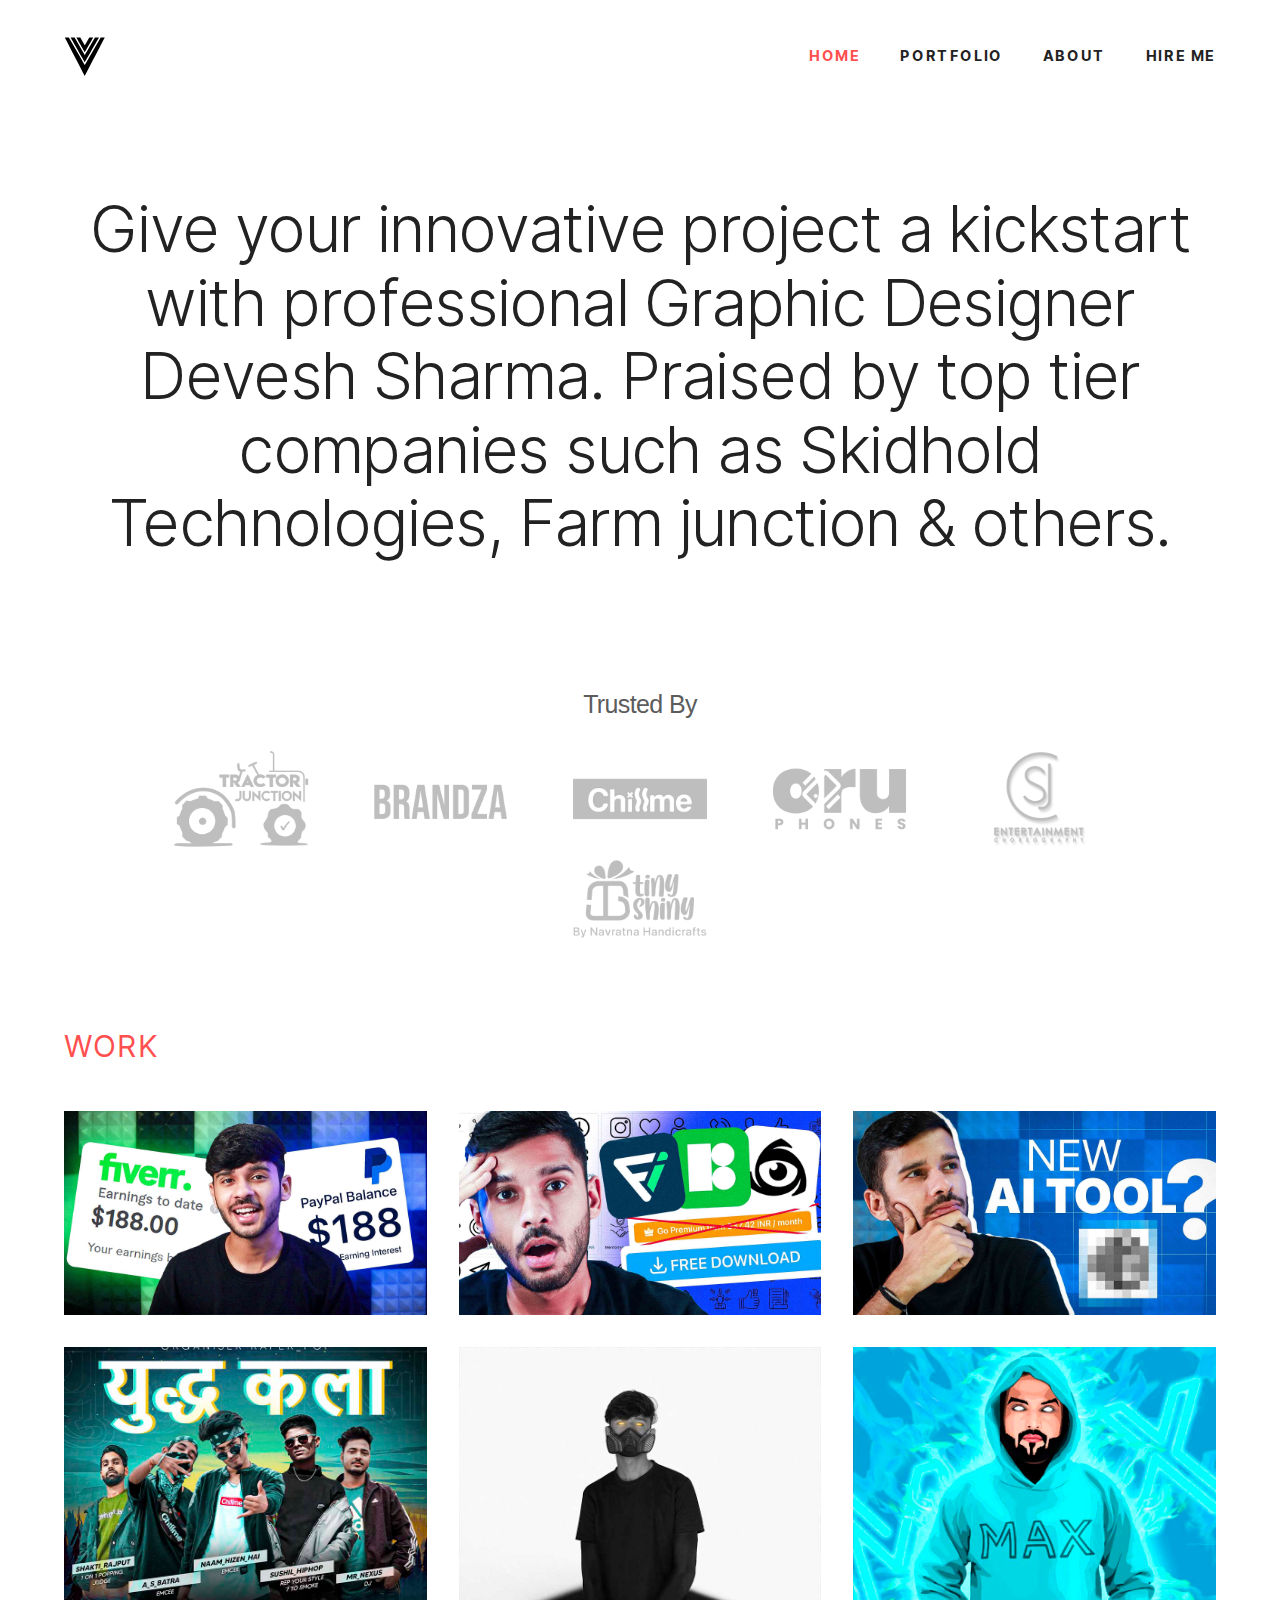
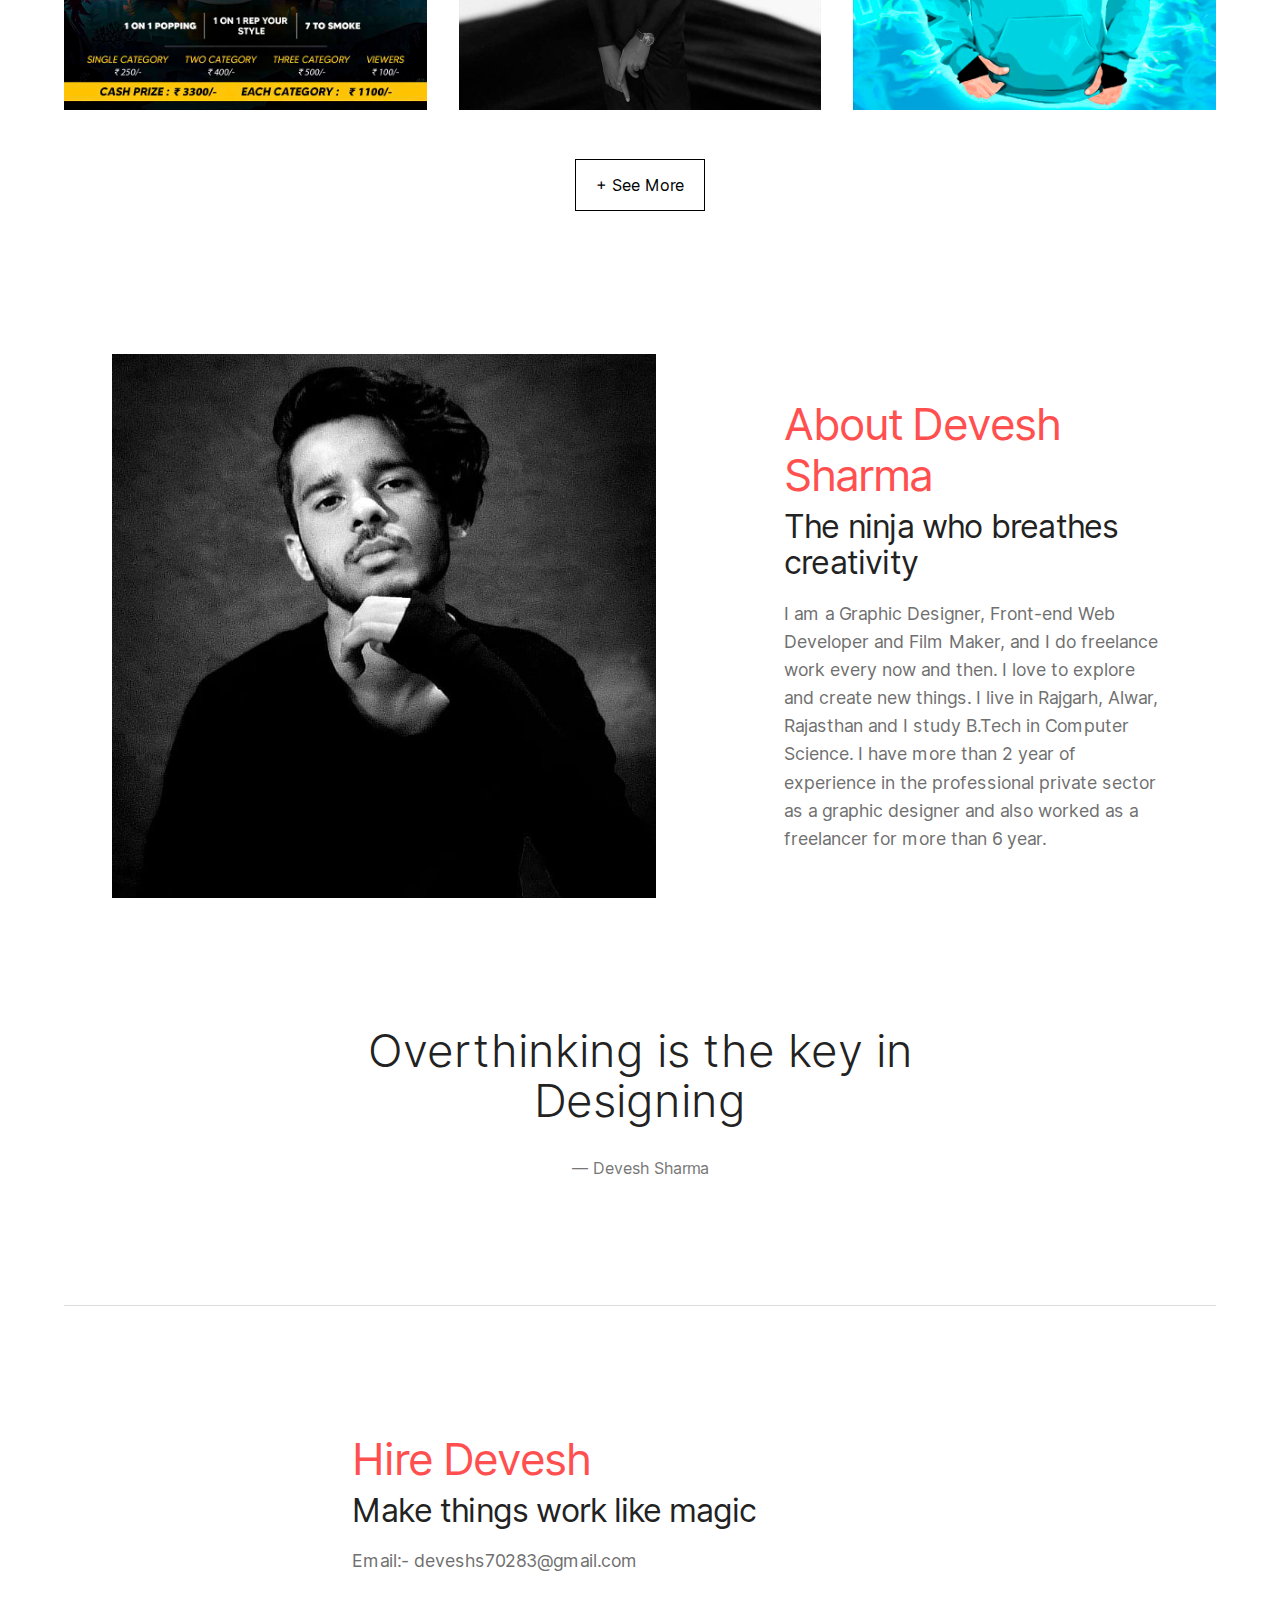
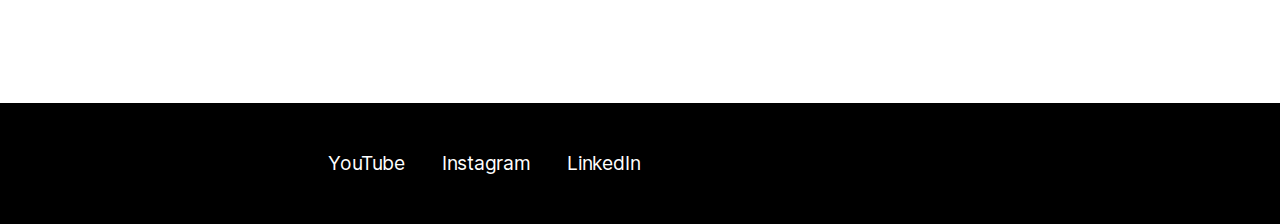
==== commit 8178deb4: "Update index.html" ====
--- a/index.html
+++ b/index.html
@@ -163,7 +163,6 @@
                             <h2>Hire Devesh</h2>
                             <h3>Make things work like magic</h3>
                             <p>Email:- deveshs70283@gmail.com</p>
-                            <p>Phone:- +91 8302172779</p>
                             <!-- <form class="pt-4" action="contactForm.php" method="POST" >
                   <div class="grid">
                     <div class="col-6 col-sm-12">
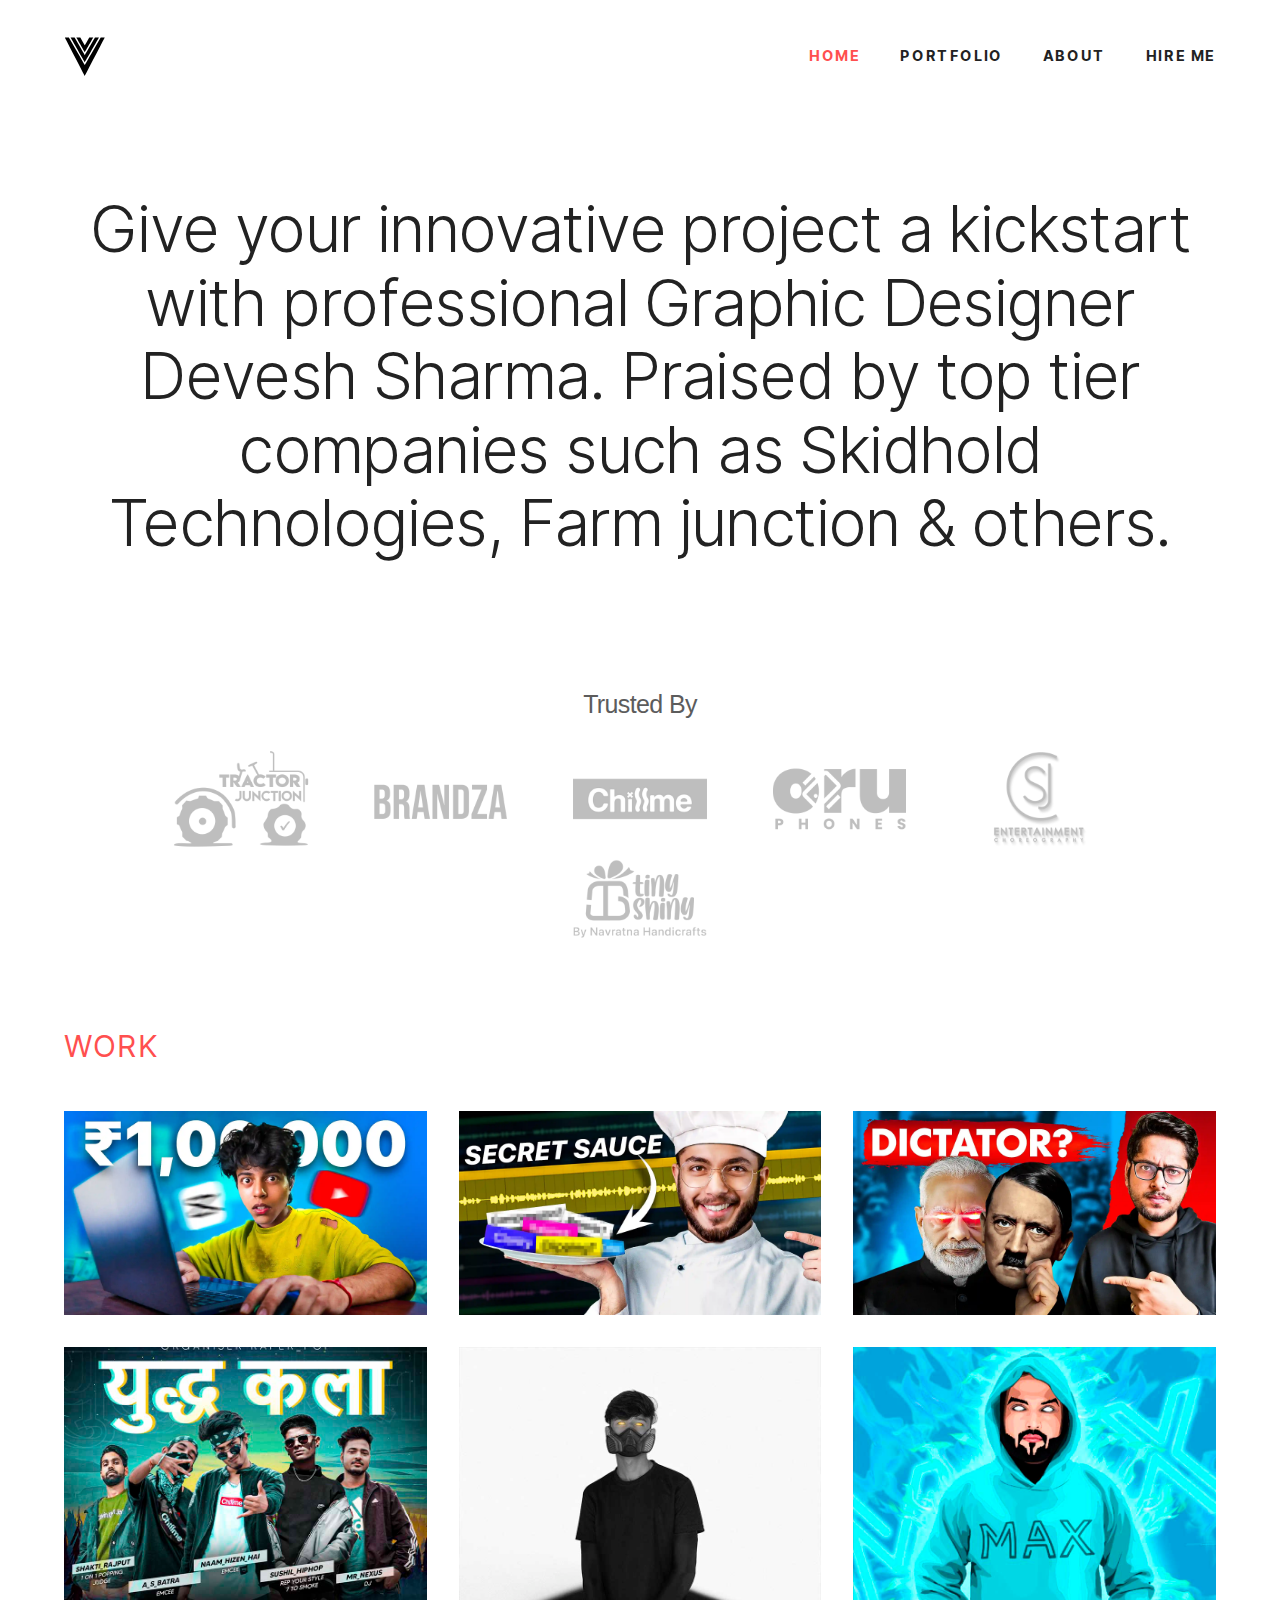
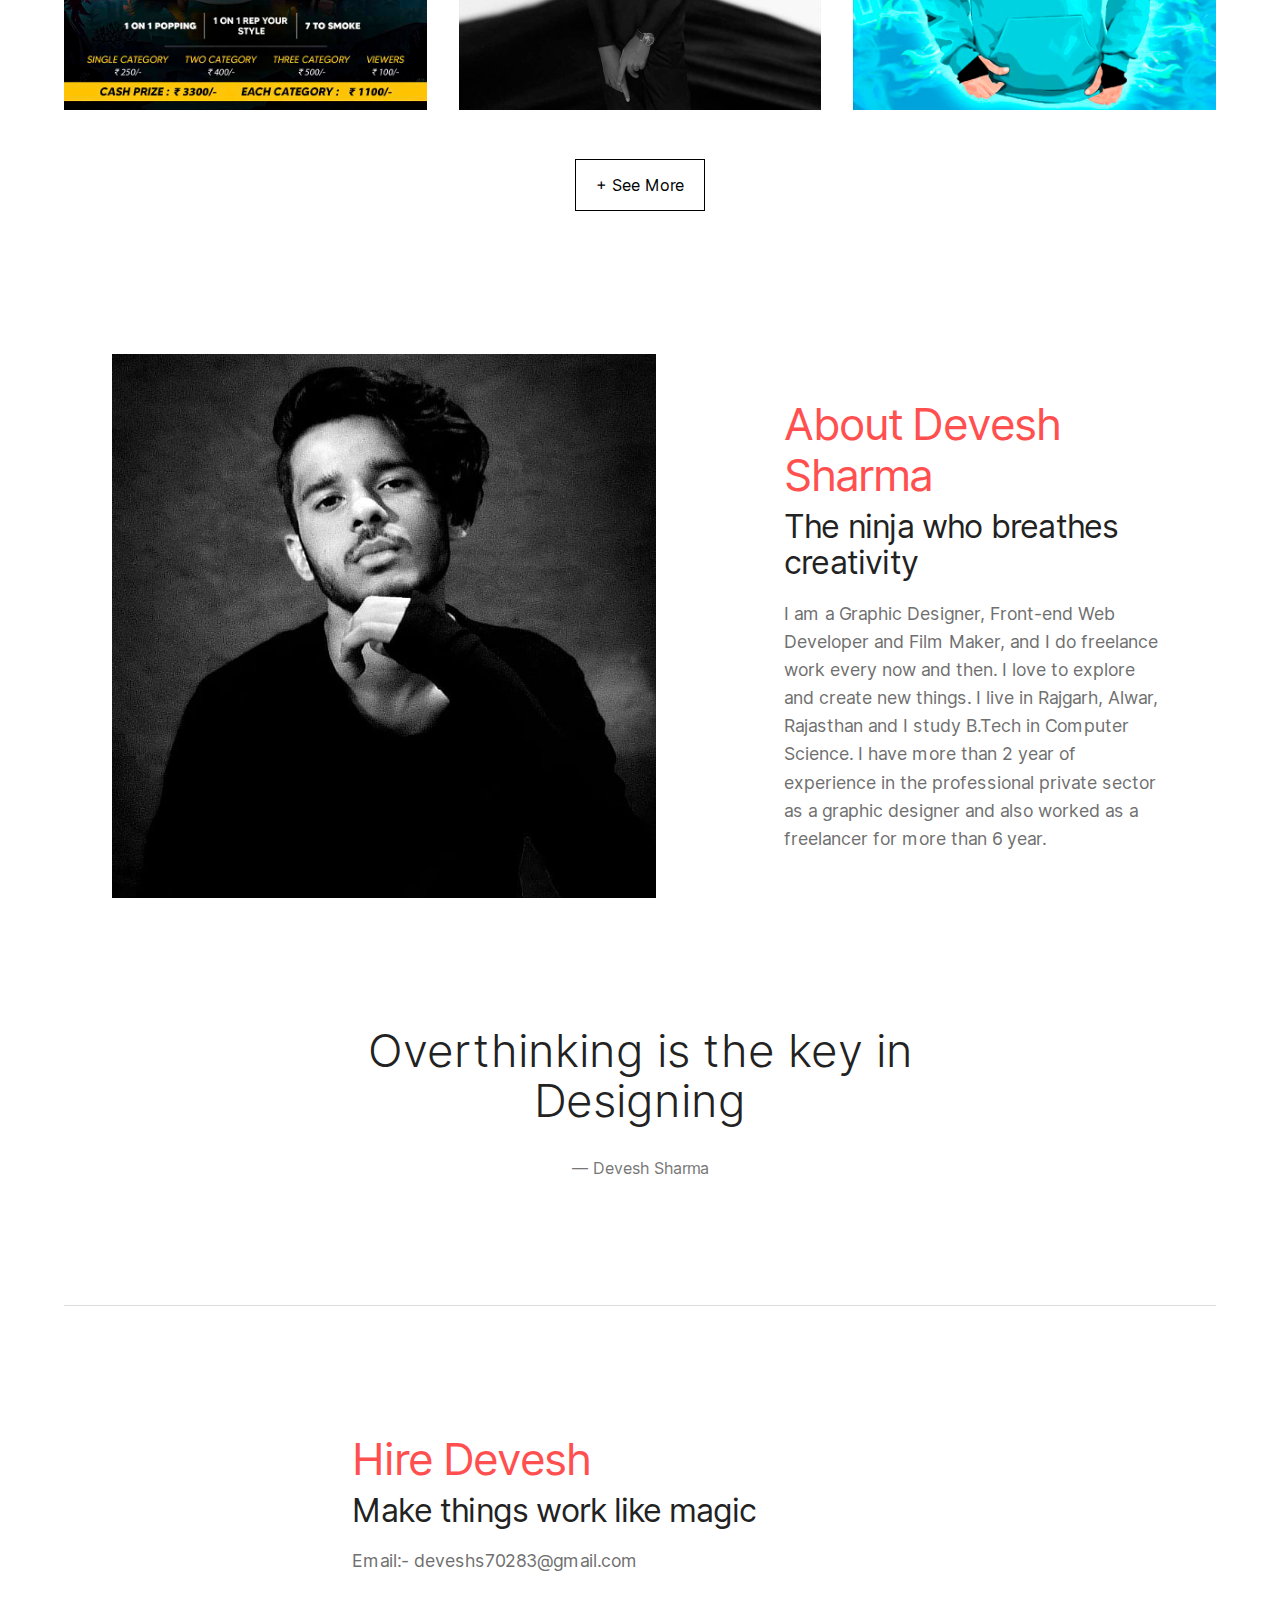
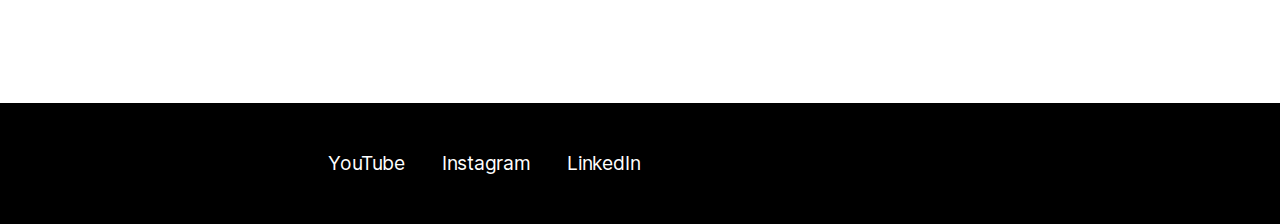
==== commit 0ba8fa6f: "Update index.html" ====
--- a/index.html
+++ b/index.html
@@ -86,21 +86,21 @@
 
                 <div class="grid masonry gallery">
                     <div class="item-sizer col-4 col-md-6 col-xs-12"></div>
-                    <a class="client-work thumb lightbox item col-4 col-md-6 col-xs-12" href="img/work/thumbnail-design-1.jpg"><img alt="Gumo dummy image" src="img/work/compressed/thumbnail-design-1.jpg" data-src="http://placehold.it/800" />
+                    <a class="client-work thumb lightbox item col-4 col-md-6 col-xs-12" href="img/work/thumbnail-design-1.jpg"><img alt="Gumo dummy image" src="img/work/compressed/2a.webp" data-src="http://placehold.it/800" />
                         <div class="caption">
                             <div class="tag">Thumbnail Design</div>
                             <div class="title">Devesh Sharma</div>
                         </div>
                     </a>
                     <div class="item-sizer col-4 col-md-6 col-xs-12"></div>
-                    <a class="client-work thumb lightbox item col-4 col-md-6 col-xs-12" href="img/work/thumbnail-design-2.jpg"><img alt="Gumo dummy image" src="img/work/compressed/thumbnail-design-2.jpg" data-src="http://placehold.it/800" />
+                    <a class="client-work thumb lightbox item col-4 col-md-6 col-xs-12" href="img/work/thumbnail-design-2.jpg"><img alt="Gumo dummy image" src="img/work/compressed/1a.webp" data-src="http://placehold.it/800" />
                         <div class="caption">
                             <div class="tag">Thumbnail Design</div>
                             <div class="title">Devesh Sharma</div>
                         </div>
                     </a>
                     <div class="item-sizer col-4 col-md-6 col-xs-12"></div>
-                    <a class="client-work thumb lightbox item col-4 col-md-6 col-xs-12" href="img/work/thumbnail-design-3.jpg"><img alt="Gumo dummy image" src="img/work/compressed/thumbnail-design-3.jpg" data-src="http://placehold.it/800" />
+                    <a class="client-work thumb lightbox item col-4 col-md-6 col-xs-12" href="img/work/thumbnail-design-3.jpg"><img alt="Gumo dummy image" src="img/work/compressed/24a.webp" data-src="http://placehold.it/800" />
                         <div class="caption">
                             <div class="tag">Thumbnail Design</div>
                             <div class="title">Devesh Sharma</div>
